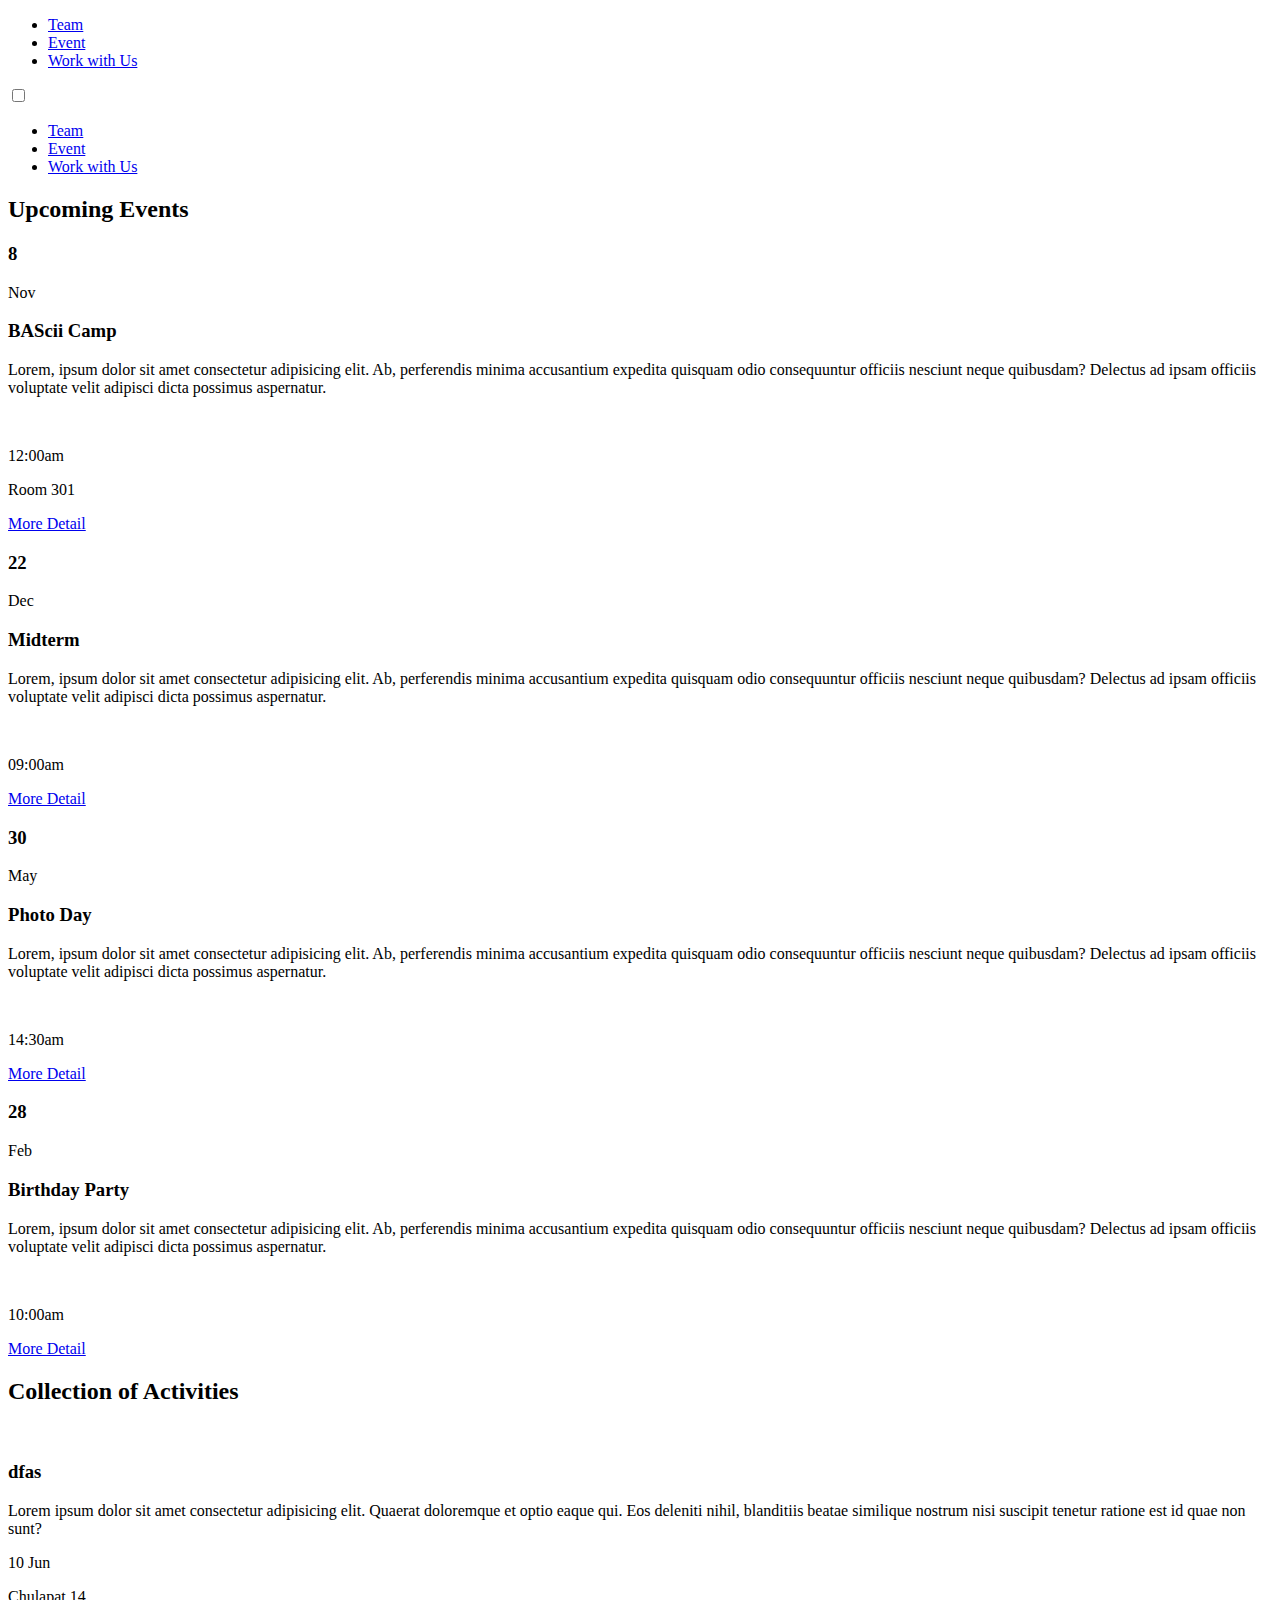
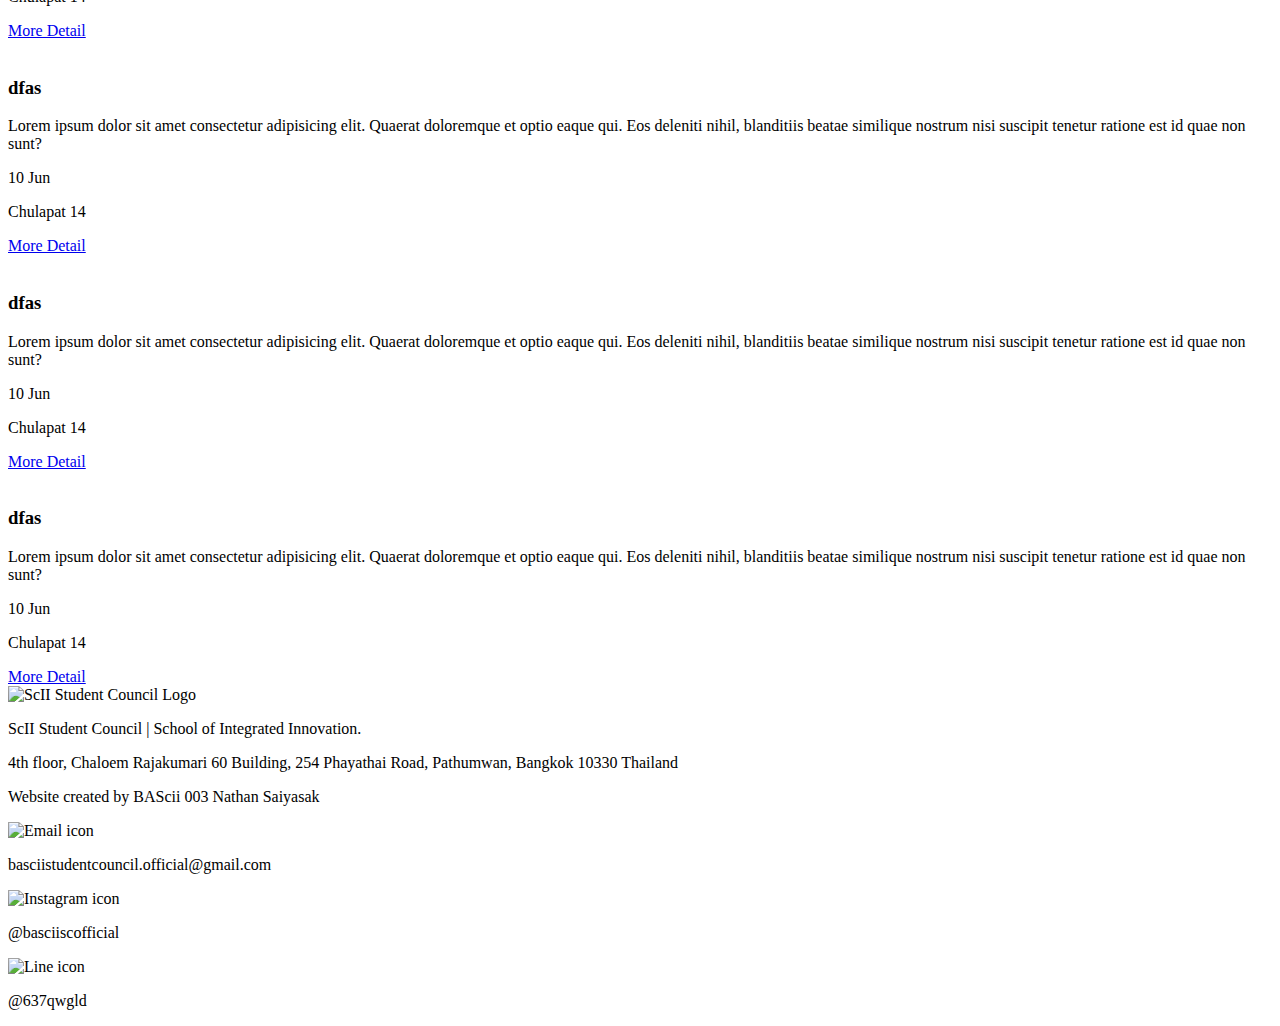
==== event.html @ 23aedea9 "version 5.0" ====
<!DOCTYPE html>
<html lang="en">
<head>
    <meta charset="UTF-8">
    <meta http-equiv="X-UA-Compatible" content="IE=edge">
    <meta name="viewport" content="width=device-width, initial-scale=1.0">
    <link rel="stylesheet" href="./resources/style.css">
    <title>ScII Student Council</title>
</head>
<body>
    <header>
        <nav>
            <div class="nav-container">
                <a href="./index.html">
                    <div class="nav-logo"></div>
                </a>
                <div class="nav-list">
                    <ul>
                        <li><a href="./team.html" class="nav-a">Team</a></li>
                        <li><a href="#event" class="nav-a">Event</a></li>
                        <li><a href="#" class="nav-a">Work with Us</a></li>
                    </ul>
                </div>
            </div>
        </nav>
        <div role="navigation" class="mobile-nav">
            <div class="mobile-nav-container">
                <div class="mobile-nav-logo">
                    <a href="./index.html"></a>
                </div>
                <div id="menuToggle">
                    <input type="checkbox" id="prevent"/>
                    <span></span>
                    <span></span>
                    <span></span>
                    <ul id="menu" class="scrollable">
                        <li><a href="./team.html" class="nav-b">Team</a></li>
                        <li><a href="#event" class="nav-b">Event</a></li>
                        <li><a href="#" class="nav-b">Work with Us</a></li>
                    </ul>
                </div>
            </div>
        </div>
    </header>
    <section class="event">
        <div class="event-container">
            <div class="upcoming-event-main">
                <div class="upcoming-event-main-container">
                    <h2 class="topic-title">Upcoming Events</h2>
        <!-- Event 1 -->
                    <div class="event-index">
                        <div class="event-left">
                            <div class="event-date">
                                <h3 class="date">8</h3>
                                <p class="month">Nov</p>
                            </div>
                        </div>
                        <div class="event-right">
                            <h3 class="event-title">BAScii Camp</h3>
                            <p class="event-des">Lorem, ipsum dolor sit amet consectetur adipisicing elit. Ab, perferendis minima accusantium expedita quisquam odio consequuntur officiis nesciunt neque quibusdam? Delectus ad ipsam officiis voluptate velit adipisci dicta possimus aspernatur.</p>
                            <div class="event-bottom">
                                <div class="event-timing">
                                    <img src="./resources/img/time.png" alt="">
                                    <p class="timing">12:00am</p>
                                </div>
                                <div class="event-location">
                                    <p class="location">Room 301</p>
                                </div>
                                <div class="event-link">
                                    <a href="#" class="detail-link">More Detail</a>
                                </div>
                            </div>
                        </div>
                    </div>
        <!-- Event 2 -->
                    <div class="event-index">
                        <div class="event-left">
                            <div class="event-date">
                                <h3 class="date">22</h3>
                                <p class="month">Dec</p>
                            </div>
                        </div>
                        <div class="event-right">
                            <h3 class="event-title">Midterm</h3>
                            <p class="event-des">Lorem, ipsum dolor sit amet consectetur adipisicing elit. Ab, perferendis minima accusantium expedita quisquam odio consequuntur officiis nesciunt neque quibusdam? Delectus ad ipsam officiis voluptate velit adipisci dicta possimus aspernatur.</p>
                            <div class="event-bottom">
                                <div class="event-timing">
                                    <img src="./resources/img/time.png" alt="">
                                    <p class="timing">09:00am</p>
                                </div>
                                <div class="event-link">
                                    <a href="#" class="detail-link">More Detail</a>
                                </div>
                            </div>
                        </div>
                    </div>
        <!-- Event 3 -->
                    <div class="event-index">
                        <div class="event-left">
                            <div class="event-date">
                                <h3 class="date">30</h3>
                                <p class="month">May</p>
                            </div>
                        </div>
                        <div class="event-right">
                            <h3 class="event-title">Photo Day</h3>
                            <p class="event-des">Lorem, ipsum dolor sit amet consectetur adipisicing elit. Ab, perferendis minima accusantium expedita quisquam odio consequuntur officiis nesciunt neque quibusdam? Delectus ad ipsam officiis voluptate velit adipisci dicta possimus aspernatur.</p>
                            <div class="event-bottom">
                                <div class="event-timing">
                                    <img src="./resources/img/time.png" alt="">
                                    <p class="timing">14:30am</p>
                                </div>
                                <div class="event-link">
                                    <a href="#" class="detail-link">More Detail</a>
                                </div>
                            </div>
                        </div>
                    </div>
        <!-- Event 4 -->
                    <div class="event-index">
                        <div class="event-left">
                            <div class="event-date">
                                <h3 class="date">28</h3>
                                <p class="month">Feb</p>
                            </div>
                        </div>
                        <div class="event-right">
                            <h3 class="event-title">Birthday Party</h3>
                            <p class="event-des">Lorem, ipsum dolor sit amet consectetur adipisicing elit. Ab, perferendis minima accusantium expedita quisquam odio consequuntur officiis nesciunt neque quibusdam? Delectus ad ipsam officiis voluptate velit adipisci dicta possimus aspernatur.</p>
                            <div class="event-bottom">
                                <div class="event-timing">
                                    <img src="./resources/img/time.png" alt="">
                                    <p class="timing">10:00am</p>
                                </div>
                                <div class="event-link">
                                    <a href="#" class="detail-link">More Detail</a>
                                </div>
                            </div>
                        </div>
                    </div>    
                </div>
            </div>
            <div class="collection-activities" id="activities-collection">
                <div class="collection-activities-container">
                    <h2 class="topic-title">Collection of Activities</h2>
                    <div class="ca-box fade-in">
                        <div class="ca-box-left">
                            <img src="./resources/img/background-train.png" alt="">
                        </div>
                        <div class="ca-box-right">
                            <div class="ca-box-right-top">
                                <h3 class="ca-title">dfas</h3>
                                <p class="ca-des">Lorem ipsum dolor sit amet consectetur adipisicing elit. Quaerat doloremque et optio eaque qui. Eos deleniti nihil, blanditiis beatae similique nostrum nisi suscipit tenetur ratione est id quae non sunt?</p>
                            </div>
                            <div class="ca-box-right-bottom">
                                <p>10 Jun</p>
                                <p>Chulapat 14</p>
                                <a href="#">More Detail</a>
                            </div>
                        </div>
                    </div>
                    <div class="ca-box fade-in">
                        <div class="ca-box-left">
                            <img src="./resources/img/background-train.png" alt="">
                        </div>
                        <div class="ca-box-right">
                            <div class="ca-box-right-top">
                                <h3 class="ca-title">dfas</h3>
                                <p class="ca-des">Lorem ipsum dolor sit amet consectetur adipisicing elit. Quaerat doloremque et optio eaque qui. Eos deleniti nihil, blanditiis beatae similique nostrum nisi suscipit tenetur ratione est id quae non sunt?</p>
                            </div>
                            <div class="ca-box-right-bottom">
                                <p>10 Jun</p>
                                <p>Chulapat 14</p>
                                <a href="#">More Detail</a>
                            </div>
                        </div>
                    </div>
                    <div class="ca-box fade-in">
                        <div class="ca-box-left">
                            <img src="./resources/img/background-train.png" alt="">
                        </div>
                        <div class="ca-box-right">
                            <div class="ca-box-right-top">
                                <h3 class="ca-title">dfas</h3>
                                <p class="ca-des">Lorem ipsum dolor sit amet consectetur adipisicing elit. Quaerat doloremque et optio eaque qui. Eos deleniti nihil, blanditiis beatae similique nostrum nisi suscipit tenetur ratione est id quae non sunt?</p>
                            </div>
                            <div class="ca-box-right-bottom">
                                <p>10 Jun</p>
                                <p>Chulapat 14</p>
                                <a href="#">More Detail</a>
                            </div>
                        </div>
                    </div>
                    <div class="ca-box fade-in">
                        <div class="ca-box-left">
                            <img src="./resources/img/background-train.png" alt="">
                        </div>
                        <div class="ca-box-right">
                            <div class="ca-box-right-top">
                                <h3 class="ca-title">dfas</h3>
                                <p class="ca-des">Lorem ipsum dolor sit amet consectetur adipisicing elit. Quaerat doloremque et optio eaque qui. Eos deleniti nihil, blanditiis beatae similique nostrum nisi suscipit tenetur ratione est id quae non sunt?</p>
                            </div>
                            <div class="ca-box-right-bottom">
                                <p>10 Jun</p>
                                <p>Chulapat 14</p>
                                <a href="#">More Detail</a>
                            </div>
                        </div>
                    </div>
                </div>
            </div>
        </div>
    </section>
    <footer class="fade-in">
        <div class="footer-container">
            <div class="left-footer-container">
                <img src="./resources/img/logo-nav.png" alt="ScII Student Council Logo">
                <p class="official-name">ScII Student Council | School of Integrated Innovation.</p>
                <p class="official-address">4th floor, Chaloem Rajakumari 60 Building, 254 Phayathai Road, Pathumwan, Bangkok 10330 Thailand</p>
                <p class="footer-credit">Website created by BAScii 003 Nathan Saiyasak</p>
            </div>
            <div class="right-footer-container">
                <div class="email-footer">
                    <div class="email-icon">
                        <img src="./resources/img/email-icon-black.png" alt="Email icon">
                    </div>
                    <p class="gmail">basciistudentcouncil.official@gmail.com</p>
                </div>
                <div class="social-link-footer">
                    <div class="footer-ig">
                        <img src="./resources/img/instagram-icon-black.png" alt="Instagram icon">
                        <p class="ig-account">@basciiscofficial</p>
                    </div>
                    <div class="footer-line">
                        <img src="./resources/img/line-icon.png" alt="Line icon">
                        <p class="line-account">@637qwgld</p>
                    </div>
                </div>
            </div>
        </div>
    </footer>
    <script src="https://code.jquery.com/jquery-3.6.3.min.js" integrity="sha256-pvPw+upLPUjgMXY0G+8O0xUf+/Im1MZjXxxgOcBQBXU=" crossorigin="anonymous"></script>
    <script src="./resources/js/script.js"></script>
</body>
</html>
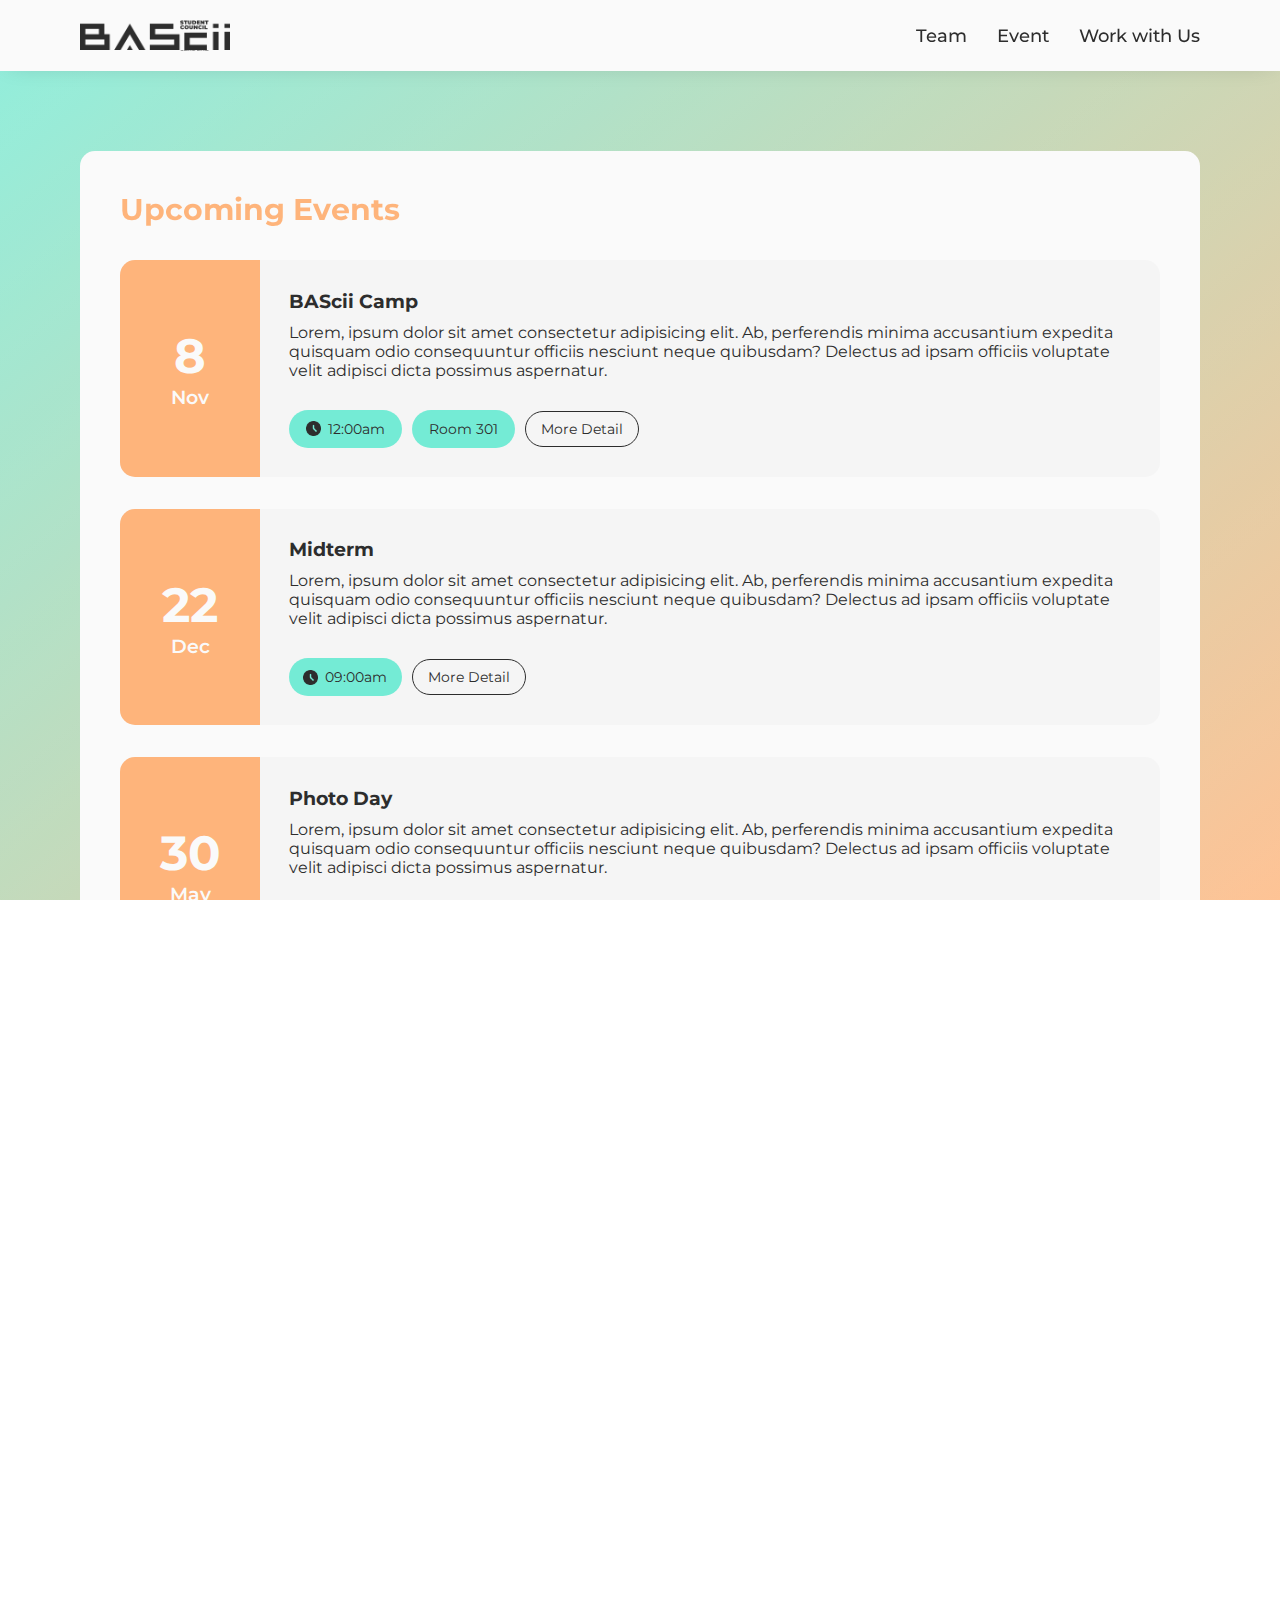
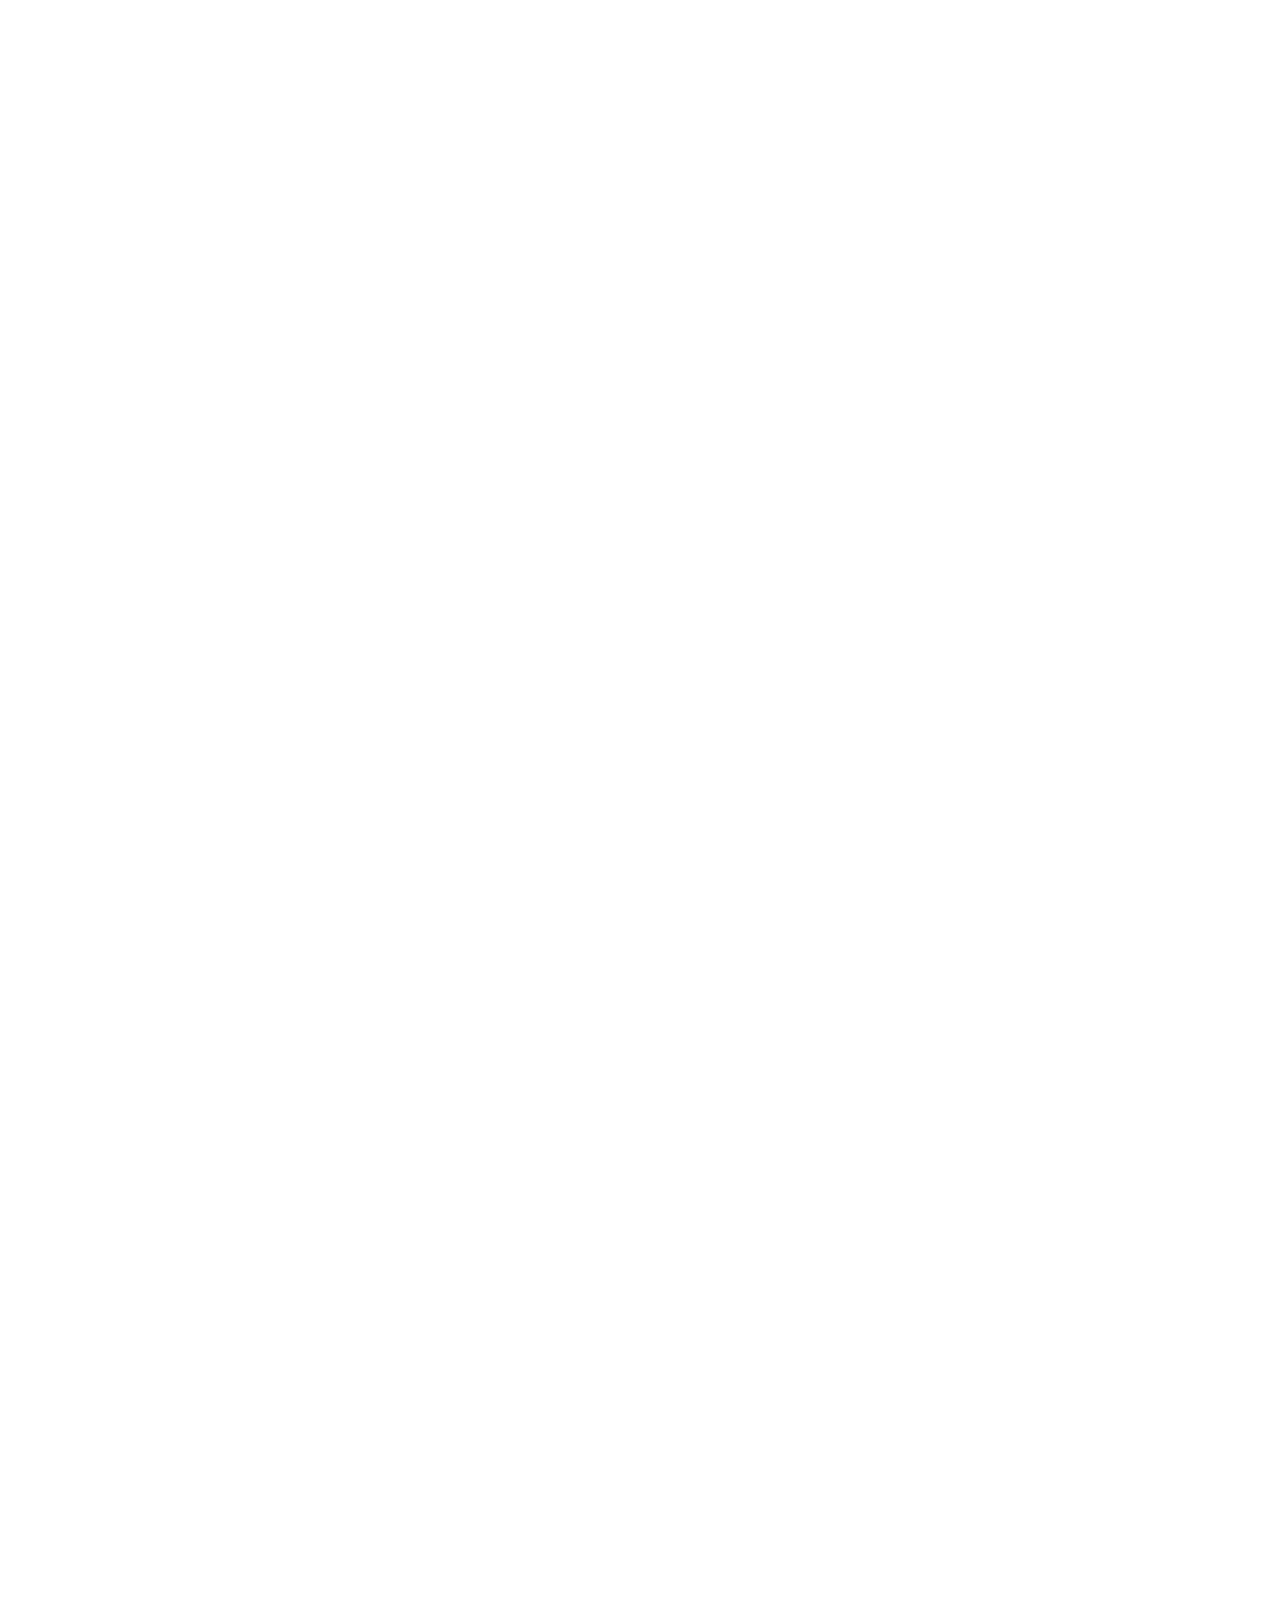
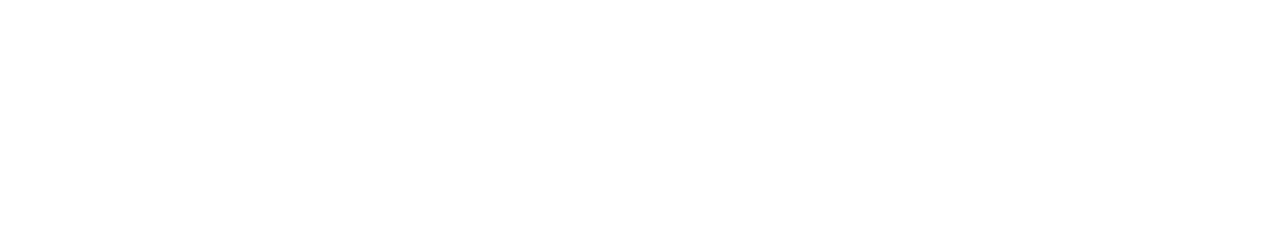
==== commit 0c62f496: "edit rout" ====
--- a/event.html
+++ b/event.html
@@ -4,7 +4,10 @@
     <meta charset="UTF-8">
     <meta http-equiv="X-UA-Compatible" content="IE=edge">
     <meta name="viewport" content="width=device-width, initial-scale=1.0">
-    <link rel="stylesheet" href="./resources/style.css">
+    <link rel="stylesheet" href="./resourse/style.css">
+    <link rel="preconnect" href="https://fonts.googleapis.com"> 
+    <link rel="preconnect" href="https://fonts.gstatic.com" crossorigin> 
+    <link href="https://fonts.googleapis.com/css2?family=Montserrat:ital,wght@0,100;0,200;0,300;0,400;0,500;0,600;0,700;0,800;0,900;1,100;1,200;1,300;1,400;1,500;1,600;1,700;1,800;1,900&display=swap" rel="stylesheet">
     <title>ScII Student Council</title>
 </head>
 <body>
@@ -60,7 +63,7 @@
                             <p class="event-des">Lorem, ipsum dolor sit amet consectetur adipisicing elit. Ab, perferendis minima accusantium expedita quisquam odio consequuntur officiis nesciunt neque quibusdam? Delectus ad ipsam officiis voluptate velit adipisci dicta possimus aspernatur.</p>
                             <div class="event-bottom">
                                 <div class="event-timing">
-                                    <img src="./resources/img/time.png" alt="">
+                                    <img src="./resourse/img/time.png" alt="">
                                     <p class="timing">12:00am</p>
                                 </div>
                                 <div class="event-location">
@@ -85,7 +88,7 @@
                             <p class="event-des">Lorem, ipsum dolor sit amet consectetur adipisicing elit. Ab, perferendis minima accusantium expedita quisquam odio consequuntur officiis nesciunt neque quibusdam? Delectus ad ipsam officiis voluptate velit adipisci dicta possimus aspernatur.</p>
                             <div class="event-bottom">
                                 <div class="event-timing">
-                                    <img src="./resources/img/time.png" alt="">
+                                    <img src="./resourse/img/time.png" alt="">
                                     <p class="timing">09:00am</p>
                                 </div>
                                 <div class="event-link">
@@ -107,7 +110,7 @@
                             <p class="event-des">Lorem, ipsum dolor sit amet consectetur adipisicing elit. Ab, perferendis minima accusantium expedita quisquam odio consequuntur officiis nesciunt neque quibusdam? Delectus ad ipsam officiis voluptate velit adipisci dicta possimus aspernatur.</p>
                             <div class="event-bottom">
                                 <div class="event-timing">
-                                    <img src="./resources/img/time.png" alt="">
+                                    <img src="./resourse/img/time.png" alt="">
                                     <p class="timing">14:30am</p>
                                 </div>
                                 <div class="event-link">
@@ -129,7 +132,7 @@
                             <p class="event-des">Lorem, ipsum dolor sit amet consectetur adipisicing elit. Ab, perferendis minima accusantium expedita quisquam odio consequuntur officiis nesciunt neque quibusdam? Delectus ad ipsam officiis voluptate velit adipisci dicta possimus aspernatur.</p>
                             <div class="event-bottom">
                                 <div class="event-timing">
-                                    <img src="./resources/img/time.png" alt="">
+                                    <img src="./resourse/img/time.png" alt="">
                                     <p class="timing">10:00am</p>
                                 </div>
                                 <div class="event-link">
@@ -145,55 +148,55 @@
                     <h2 class="topic-title">Collection of Activities</h2>
                     <div class="ca-box fade-in">
                         <div class="ca-box-left">
-                            <img src="./resources/img/background-train.png" alt="">
-                        </div>
-                        <div class="ca-box-right">
-                            <div class="ca-box-right-top">
-                                <h3 class="ca-title">dfas</h3>
-                                <p class="ca-des">Lorem ipsum dolor sit amet consectetur adipisicing elit. Quaerat doloremque et optio eaque qui. Eos deleniti nihil, blanditiis beatae similique nostrum nisi suscipit tenetur ratione est id quae non sunt?</p>
-                            </div>
-                            <div class="ca-box-right-bottom">
-                                <p>10 Jun</p>
-                                <p>Chulapat 14</p>
-                                <a href="#">More Detail</a>
-                            </div>
-                        </div>
-                    </div>
-                    <div class="ca-box fade-in">
-                        <div class="ca-box-left">
-                            <img src="./resources/img/background-train.png" alt="">
-                        </div>
-                        <div class="ca-box-right">
-                            <div class="ca-box-right-top">
-                                <h3 class="ca-title">dfas</h3>
-                                <p class="ca-des">Lorem ipsum dolor sit amet consectetur adipisicing elit. Quaerat doloremque et optio eaque qui. Eos deleniti nihil, blanditiis beatae similique nostrum nisi suscipit tenetur ratione est id quae non sunt?</p>
-                            </div>
-                            <div class="ca-box-right-bottom">
-                                <p>10 Jun</p>
-                                <p>Chulapat 14</p>
-                                <a href="#">More Detail</a>
-                            </div>
-                        </div>
-                    </div>
-                    <div class="ca-box fade-in">
-                        <div class="ca-box-left">
-                            <img src="./resources/img/background-train.png" alt="">
-                        </div>
-                        <div class="ca-box-right">
-                            <div class="ca-box-right-top">
-                                <h3 class="ca-title">dfas</h3>
-                                <p class="ca-des">Lorem ipsum dolor sit amet consectetur adipisicing elit. Quaerat doloremque et optio eaque qui. Eos deleniti nihil, blanditiis beatae similique nostrum nisi suscipit tenetur ratione est id quae non sunt?</p>
-                            </div>
-                            <div class="ca-box-right-bottom">
-                                <p>10 Jun</p>
-                                <p>Chulapat 14</p>
-                                <a href="#">More Detail</a>
-                            </div>
-                        </div>
-                    </div>
-                    <div class="ca-box fade-in">
-                        <div class="ca-box-left">
-                            <img src="./resources/img/background-train.png" alt="">
+                            <img src="./resourse/img/background-train.png" alt="">
+                        </div>
+                        <div class="ca-box-right">
+                            <div class="ca-box-right-top">
+                                <h3 class="ca-title">dfas</h3>
+                                <p class="ca-des">Lorem ipsum dolor sit amet consectetur adipisicing elit. Quaerat doloremque et optio eaque qui. Eos deleniti nihil, blanditiis beatae similique nostrum nisi suscipit tenetur ratione est id quae non sunt?</p>
+                            </div>
+                            <div class="ca-box-right-bottom">
+                                <p>10 Jun</p>
+                                <p>Chulapat 14</p>
+                                <a href="#">More Detail</a>
+                            </div>
+                        </div>
+                    </div>
+                    <div class="ca-box fade-in">
+                        <div class="ca-box-left">
+                            <img src="./resourse/img/background-train.png" alt="">
+                        </div>
+                        <div class="ca-box-right">
+                            <div class="ca-box-right-top">
+                                <h3 class="ca-title">dfas</h3>
+                                <p class="ca-des">Lorem ipsum dolor sit amet consectetur adipisicing elit. Quaerat doloremque et optio eaque qui. Eos deleniti nihil, blanditiis beatae similique nostrum nisi suscipit tenetur ratione est id quae non sunt?</p>
+                            </div>
+                            <div class="ca-box-right-bottom">
+                                <p>10 Jun</p>
+                                <p>Chulapat 14</p>
+                                <a href="#">More Detail</a>
+                            </div>
+                        </div>
+                    </div>
+                    <div class="ca-box fade-in">
+                        <div class="ca-box-left">
+                            <img src="./resourse/img/background-train.png" alt="">
+                        </div>
+                        <div class="ca-box-right">
+                            <div class="ca-box-right-top">
+                                <h3 class="ca-title">dfas</h3>
+                                <p class="ca-des">Lorem ipsum dolor sit amet consectetur adipisicing elit. Quaerat doloremque et optio eaque qui. Eos deleniti nihil, blanditiis beatae similique nostrum nisi suscipit tenetur ratione est id quae non sunt?</p>
+                            </div>
+                            <div class="ca-box-right-bottom">
+                                <p>10 Jun</p>
+                                <p>Chulapat 14</p>
+                                <a href="#">More Detail</a>
+                            </div>
+                        </div>
+                    </div>
+                    <div class="ca-box fade-in">
+                        <div class="ca-box-left">
+                            <img src="./resourse/img/background-train.png" alt="">
                         </div>
                         <div class="ca-box-right">
                             <div class="ca-box-right-top">
@@ -214,7 +217,7 @@
     <footer class="fade-in">
         <div class="footer-container">
             <div class="left-footer-container">
-                <img src="./resources/img/logo-nav.png" alt="ScII Student Council Logo">
+                <img src="./resourse/img/logo-nav.png" alt="ScII Student Council Logo">
                 <p class="official-name">ScII Student Council | School of Integrated Innovation.</p>
                 <p class="official-address">4th floor, Chaloem Rajakumari 60 Building, 254 Phayathai Road, Pathumwan, Bangkok 10330 Thailand</p>
                 <p class="footer-credit">Website created by BAScii 003 Nathan Saiyasak</p>
@@ -222,17 +225,17 @@
             <div class="right-footer-container">
                 <div class="email-footer">
                     <div class="email-icon">
-                        <img src="./resources/img/email-icon-black.png" alt="Email icon">
+                        <img src="./resourse/img/email-icon-black.png" alt="Email icon">
                     </div>
                     <p class="gmail">basciistudentcouncil.official@gmail.com</p>
                 </div>
                 <div class="social-link-footer">
                     <div class="footer-ig">
-                        <img src="./resources/img/instagram-icon-black.png" alt="Instagram icon">
+                        <img src="./resourse/img/instagram-icon-black.png" alt="Instagram icon">
                         <p class="ig-account">@basciiscofficial</p>
                     </div>
                     <div class="footer-line">
-                        <img src="./resources/img/line-icon.png" alt="Line icon">
+                        <img src="./resourse/img/line-icon.png" alt="Line icon">
                         <p class="line-account">@637qwgld</p>
                     </div>
                 </div>
@@ -240,6 +243,6 @@
         </div>
     </footer>
     <script src="https://code.jquery.com/jquery-3.6.3.min.js" integrity="sha256-pvPw+upLPUjgMXY0G+8O0xUf+/Im1MZjXxxgOcBQBXU=" crossorigin="anonymous"></script>
-    <script src="./resources/js/script.js"></script>
+    <script src="./resourse/js/script.js"></script>
 </body>
 </html>--- a/resourse/style.css
+++ b/resourse/style.css
@@ -0,0 +1,1088 @@
+/* -------- Basic Set-up -------- */
+
+* {
+    padding: 0;
+    margin: 0;
+    box-sizing: border-box;
+}
+
+
+html,
+body {
+    scroll-behavior: smooth;
+    padding: 0;
+    margin: 0;
+    width: 100%;
+    height: 100%;
+    overflow-x: hidden;
+    animation: initial-opacity 1s ease;
+}
+
+body {
+    font-family: Montserrat, Arial, Helvetica;
+    color: #2D2D2D;
+    background: linear-gradient(0deg, rgba(255, 255, 255, 0.2), rgba(255, 255, 255, 0.2)), linear-gradient(140.57deg, #74EBD5 0%, #FEB47B 100.01%);
+}
+
+.hero,
+.section-break,
+.who-are-we,
+.list-box,
+.upcoming-event,
+footer,
+.team,
+.event {
+    position: relative;
+    top: 71px;
+}
+
+/* -------- Nav Set-up -------- */
+
+nav {
+    position: fixed;
+    top: 0;
+    left: 0;
+    width: 100%;
+    z-index: 99;
+}
+
+.nav-container {
+    display: flex;
+    justify-content: space-between;
+    align-items: center;
+    background-color: #fafafa;
+    padding: 20px 80px;
+    box-shadow: 0px 0px 25px -10px rgba(0, 0, 0, 0.25);
+}
+
+.nav-logo {
+    background: url("./img/logo-nav-black.png");
+    width: 150px;
+    height: 31px;
+    background-size: contain;
+    margin-right: 20px;
+}
+
+.nav-list > ul{
+    position: relative;
+    display: flex;
+    align-items: center;
+    gap: 30px;
+    list-style: none;
+    animation: initial-opacity 2s ease;
+}
+
+.nav-a {
+    position: relative;
+    text-decoration: none;
+    font-size: 1.125rem;
+    font-weight: 500;
+    color: #2d2d2d;
+}
+
+.nav-a::before {
+    content: " ";
+    position: absolute;
+    width: 0;
+    height: 2px;
+    background-color: #ff7e5f;
+    left: 0;
+    bottom: 0;
+    transform-origin: left;
+}
+
+.nav-a:hover::before {
+    width: 100%;
+    transition: 0.4s ease-out;
+}
+
+/* -------- Nav Mobile -------- */
+
+.mobile-nav {
+    background-color: #fafafa;
+    height: 65px;
+    display: none;
+}
+
+.mobile-nav-container {
+    position: relative;
+}
+
+.mobile-nav-logo {
+    display: flex;
+    justify-content: center;
+    align-items: center;
+    background: url('./img/logo-main-horizontal.png');
+    background-size: cover;
+    position: absolute;
+    right: 25px;
+    top: 18px;
+    width: 120px;
+    height: 30.5px;
+}
+
+.mobile-nav-logo > a {
+    width: 120px;
+    height: 32px;
+}
+  
+#menuToggle {
+    display: flex;
+    flex-direction: column;
+    position: relative;
+    top: 25px;
+    left: 25px;
+    z-index: 1;
+    -webkit-user-select: none;
+    user-select: none;
+}
+  
+#menuToggle input {
+    display: flex;
+    width: 40px;
+    height: 32px;
+    position: absolute;
+    cursor: pointer;
+    opacity: 0;
+    z-index: 2;
+}
+  
+#menuToggle span {
+    display: flex;
+    width: 29px;
+    height: 2px;
+    margin-bottom: 5px;
+    position: relative;
+    background: #2d2d2d;
+    border-radius: 3px;
+    z-index: 1;
+    transform-origin: 5px 0px;
+    transition: transform 0.5s cubic-bezier(0.77,0.2,0.05,1.0),
+                background 0.5s cubic-bezier(0.77,0.2,0.05,1.0),
+                opacity 0.55s ease;
+}
+  
+#menuToggle span:first-child {
+    transform-origin: 0% 0%;
+}
+  
+#menuToggle span:nth-last-child(2) {
+    transform-origin: 0% 100%;
+}
+  
+#menuToggle input:checked ~ span {
+    opacity: 1;
+    transform: rotate(45deg) translate(-3px, -1px);
+    background: #2d2d2d;
+}
+#menuToggle input:checked ~ span:nth-last-child(3) {
+    opacity: 0;
+    transform: rotate(0deg) scale(0.2, 0.2);
+}
+  
+#menuToggle input:checked ~ span:nth-last-child(2) {
+    transform: rotate(-45deg) translate(0, -1px);
+}
+
+
+#menu {
+    position: absolute;
+    width: 485px;
+    height: 1000px;
+    margin: -50px 0 0 -50px;
+    padding-top: 88px;
+    background-color: #fafafa;
+    box-shadow: 0 0 10px #85888C;
+    -webkit-font-smoothing: antialiased;
+    transform-origin: 0% 0%;
+    transform: translate(-100%, 0);
+    transition: transform 0.8s ease-in-out;
+}
+
+#menuToggle input:checked ~ ul {
+    transform: none;
+}
+  
+#menu li {
+    list-style: none;
+    padding: 20px 50px;
+    transition-delay: 2s;
+    border-bottom: 3px solid #eeeeee;
+}
+
+.nav-b {
+    position: relative;
+    text-decoration: none;
+    font-size: 1.563rem;
+    font-weight: 800;
+    color: #2d2d2d;
+}
+
+
+/* -------- Hero Set-up-------- */
+
+.hero {
+    z-index: 98;
+    padding: 40px 40px 40px;
+    animation: initial-opacity 2s ease;
+}
+
+.hero-container {
+    display: flex;
+    flex-direction: column;
+    justify-content: space-between;
+    align-items: center;
+    gap: 40px;
+    background: url('./img/background-train.png');
+    background-size: 100%;
+    border-radius: 20px;
+    padding: 5.73vw;
+}
+
+.btn {
+    display: flex;
+    width: 100%;
+    justify-content: center;
+}
+
+.button{
+    font-size: 0.75rem;
+    text-decoration: none;
+    border: 1px solid #fff;
+    border-radius: 15px;
+    padding: 8px 12px;
+    color: #fafafa;
+    text-align: center;
+}
+
+.button:hover {
+    color: #2d2d2d;
+    background-color: #fafafa;
+    font-weight: 500;
+    transition-duration: 0.2s;
+}
+
+.greeting {
+    display: flex;
+    justify-content: center;
+    text-align: center;
+    margin-bottom: 40px;
+}
+
+.greeting > h1 {
+    position: relative;
+    display: inline;
+    font-size: 16vmin;
+    color: #fafafa;
+    
+
+/* color animation */
+/*
+    background-image: linear-gradient(-225deg, #74EBD5 0%, #ACB6E5 29%, #FF7E5F 67%, #FEB47B 100%);
+    background-size: auto auto;
+    background-clip: border-box;
+    background-size: 200% auto;
+    color: #fff;
+    background-clip: text;
+    -webkit-text-fill-color: transparent;
+    -webkit-background-clip: text;
+    -webkit-text-fill-color: transparent;
+    animation-name: textclip;
+    animation-duration: 3s;
+    animation-direction: alternate;
+    animation-iteration-count: infinite;
+*/
+}
+
+/* -------- Who Are We Set-up -------- */
+
+.who-are-we {
+    padding: 10px 40px 0;
+}
+
+.who-are-we-container {
+    padding: 50px;
+    background-color: #fafafa;
+    border-radius: 15px;
+}
+
+
+.who-are-we-container > p {
+    margin-top: 15px;
+    font-size: 1rem;
+    line-height: 150%;
+    font-weight: 500;
+    color: #2d2d2d;
+    animation: initial-slideUp 1s ease;
+}
+
+/* -------- List Box Set-up -------- */
+
+.list-box-container {
+    padding: 20px 40px 10px;
+    display: flex;
+    gap: 20px;
+}
+
+.list-box-left,
+.list-box-right {
+    display: flex;
+    flex-direction: column;
+    justify-content: center;
+    gap: 50px;
+    padding: 60px;
+    background-color: #fafafa;
+    border-radius: 15px;
+    min-height: 350px;
+    width: 100%;
+}
+
+.list-box-left > p,
+.list-box-right > p {
+    color: #2d2d2d;
+    font-size: 1.75rem;
+    font-weight: 700;
+}
+
+.list-box-explore > a {
+    position: relative;
+    z-index: 51;
+    text-decoration: none;
+    font-size: 1.125rem;
+    font-weight: 500;
+    color: #2d2d2d;
+    padding: 10px 30px;
+    background-color: #fafafa;
+    border: 1.5px solid #2d2d2d;
+    border-radius: 15px;
+}
+
+.list-box-explore > a:hover {
+    background-color: #f0f0f0;
+}
+
+.list-box-explore > a::before {
+    opacity: 0;
+    z-index: -1;
+    content: " ";
+    position: absolute;
+    top: 0;
+    left: 0;
+    width: 100%;
+    height: 100%;
+    border: 1.5px solid #2d2d2d;
+    border-radius: 15px;
+    background: linear-gradient(0deg, rgba(255, 255, 255, 0.2), rgba(255, 255, 255, 0.2)), linear-gradient(140.57deg, #74EBD5 0%, #FEB47B 100.01%);;
+}
+
+.list-box-explore > a:hover::before {
+    opacity: 1;
+    transform: translate(5%, 10%);
+    transition: all 0.25s ease;
+}
+
+/* -------- Upcoming Event Set-up -------- */
+
+.upcoming-event {
+    padding: 40px;
+    background-color: #fafafa;
+}
+
+.upcoming-event-container > h2 {
+    font-size: 2rem;
+    margin-bottom: 20px;
+    color: #2d2d2d;
+}
+
+.event-index {
+    background-color: #f5f5f5;
+    display: flex;
+    border-radius: 15px;
+    margin: 32px 0;
+    animation: initial-slideUp-2 1s ease-out;
+}
+
+.event-index:hover {
+    transition: 0.5s ease;
+    background-color: #fafafa;
+    transform: scale(1.01);
+    box-shadow: 0px 0px 15px -5px rgba(0, 0, 0, 0.25);
+}
+
+.event-index > .event-left {
+    background-color: #FEB47B;
+    min-width: 140px;
+    display: flex;
+    align-items: center;
+    justify-content: center;
+    color: #FAFAFA;
+    text-align: center;
+    font-weight: 700;
+    border-radius: 15px 0 0 15px;
+}
+
+.event-left > .event-date > .date {
+    font-size: 3rem;
+}
+
+.event-left > .event-date > .month {
+    font-size: 1.2rem;
+    font-weight: 600;
+}
+
+.event-index > .event-right {
+    display: flex;
+    flex-direction: column;
+    justify-content: center;
+    padding: 1.8rem;
+}
+
+.event-index > .event-right > .event-title {
+    font-size: 1.2rem;
+    margin-bottom: 10px;
+}
+
+.event-bottom {
+    font-size: .875rem;
+    display: flex;
+    align-items: center;
+    gap: 10px;
+    margin-top: 30px;
+}
+
+.event-timing {
+    display: flex;
+    align-items: center;
+    justify-content: center;
+    background-color: #74EBD5;
+    width: 113px;
+    padding: 10px;
+    border-radius: 20px;
+}
+
+.event-timing > img {
+    margin-right: 7px;
+    width: 15px;
+    height: 15px;
+}
+
+.location {
+    display: flex;
+    justify-content: center;
+    align-items: center;
+    padding: 10px 17px;
+    border-radius: 20px;
+    text-decoration: none;
+    background-color: #74EBD5;
+}
+
+
+.detail-link {
+    display: flex;
+    justify-content: center;
+    align-items: center;
+    padding: 8px 15px;
+    border: 1.5px solid #2d2d2d;
+    border-radius: 20px;
+    font-weight: 400;
+    text-decoration: none;
+    color: #2d2d2d;
+}
+
+.detail-link:hover {
+    background-color: #2d2d2d;
+    color: #fafafa;
+    cursor: url('./img/instagram-icon.svg'), auto;
+    transition-duration: 0.2s;
+}
+
+/* -------- Footer Set-up -------- */
+
+footer {
+    padding: 80px 60px;
+    background-color: #2D2D2D;
+}
+
+.footer-container {
+    display: flex;
+    justify-content: space-between;
+    align-items: center;
+    gap: 20px;
+    color: #fafafa;
+}
+
+.left-footer-container {
+    display: flex;
+    flex-direction: column;
+}
+
+.left-footer-container > img {
+    width: 136px;
+    margin-bottom: 30px;
+}
+
+.left-footer-container > .official-name {
+    font-size: 1.3rem;
+    font-weight: 600;
+}
+
+.left-footer-container > .official-address {
+    font-size: 1rem;
+    font-weight: 500;
+    line-height: 150%;
+    margin-top: 6px;
+    width: 90%;
+}
+
+.footer-credit {
+    font-size: 0.9rem;
+    font-weight: 600;
+    margin-top: 20px;
+    font-style: italic;
+}
+
+.right-footer-container {
+    display: flex;
+    gap: 10px;
+    align-items: flex-end;
+    flex-direction: column;
+    margin: 1vw 5vw 1vw 0.8vw;
+
+}
+
+.email-footer {
+    display: flex;
+    justify-content: center;
+    align-items: center;
+    gap: 10px;
+    background-color: #fafafa;
+    color: #2d2d2d;
+    padding: 10px 15px;
+    border-radius: 15px;
+}
+
+.email-footer > .email-icon > img {
+    width: 25px;
+}
+
+.email-footer > p {
+    font-size: 13.9px;
+    font-weight: 700;
+}
+
+.social-link-footer {
+    display: flex;
+    gap: 10px;
+}
+
+.footer-ig {
+    display: flex;
+    gap: 10px;
+    justify-content: center;
+    align-items: center;
+    background-color: #fafafa;
+    padding: 10px 15px;
+    border-radius: 15px;
+    color: #2d2d2d;
+}
+
+.footer-ig > img {
+    width: 25px;
+}
+
+.footer-ig > .ig-account,
+.footer-line > .line-account {
+    font-size: 14px;
+    font-weight: 700;
+}
+
+
+.footer-line {
+    display: flex;
+    gap: 10px;
+    justify-content: center;
+    align-items: center;
+    background-color: #fafafa;
+    padding: 10px 20px;
+    border-radius: 15px;
+    color: #2d2d2d;
+}
+
+.footer-line > img {
+    width: 27px;
+}
+
+
+/* --------------------------------------------------------------- */
+/* ----------- Team Page -------------- */
+
+/* ----------- Team Set-up -------------- */
+.team {
+    z-index: 96;
+}
+
+.team-container {
+    display: flex;
+    flex-direction: column;
+    justify-content: center;
+    align-items: center;
+    padding: 40px;
+}
+
+.dept-boxes-container {
+    width: 100%;
+    display: flex;
+    flex-direction: column;
+    justify-content: flex-start;
+    align-items: center;
+}
+
+.dept-boxes-container > h1 {
+    font-size: 3rem;
+    color: #2d2d2d;
+    margin-bottom: 50px;
+}
+
+.boxes-container {
+    position: relative;
+    display: flex;
+    flex-direction: column;
+    background-color: #FAFAFA50;
+    padding: 40px;
+    border-radius: 15px;
+}
+
+/*  Area Adjustment  */
+
+.president-area {
+    margin: 0 auto 25px;
+    animation: initial-slideUp 0.75s ease-out;
+}
+
+.the-rest-dept-area {
+    display: grid;
+    gap: 25px;
+    grid-template-columns: repeat(4, 1fr);
+    animation: initial-slideUp 0.75s ease-out;
+}
+
+/*  z-index Adjustment  */
+
+.card-1 {
+    z-index: 85;
+}
+
+.card-2 {
+    z-index: 84;
+}
+.card-3 {
+    z-index: 83;
+}
+.card-4 {
+    z-index: 82;
+}
+.card-5 {
+    z-index: 81;
+}
+
+.card-6 {
+    z-index: 80;
+}
+
+.card-7 {
+    z-index: 79;
+}
+
+.card-8 {
+    z-index: 78;
+}
+
+.card-9 {
+    z-index: 77;
+}
+
+.card-10 {
+    z-index: 76;
+}
+
+.card-11 {
+    z-index: 75;
+}
+
+.card-12 {
+    z-index: 74;
+}
+
+.card-13 {
+    z-index: 73;
+}
+
+.card-14 {
+    z-index: 72;
+}
+
+/*  ---  */
+
+.card-container {
+    position: relative;
+    width: 100%;
+    height: 285px;
+    min-width: 250px;
+    max-width: 300px;
+}
+
+.card {
+    width: 100%;
+    height: 100%;
+}
+
+.card-profile-1 {
+    position: relative;
+    background: url('./img/ohm-profile.jpg');
+    background-size: cover;
+    background-position: center;
+    border-radius: 15px 15px 0 0;
+    z-index: 95;
+    width: 100%;
+    height: 200px;
+
+}
+
+.card > .content {
+    height: 85px;
+    border-radius: 0 0 15px 15px;
+    display: flex;
+    justify-content: flex-start;
+    justify-items: center;
+    flex-direction: column;
+    color: #2d2d2d;
+    z-index: 97;
+    overflow: hidden;
+    transition: 750ms ease;
+}
+
+.card > .content > .visible {
+    padding: 15px;
+    background-color: #fafafa;
+    position: relative;
+    z-index: 97;
+    border-radius: 0 0 15px 15px;
+    transition: 750ms ease;
+}
+
+.card > .content > .visible > h3 {
+    font-size: 17px;
+    text-align: center;
+    margin-bottom: 5px;
+}
+
+.card > .content > .visible > .dept-title {
+    font-size: 18px;
+    text-align: center;
+    font-weight: 500;
+}
+
+.card > .content > .hidden {
+    padding: 5px 20px 20px;
+    background-color: #f0f0f0;
+    border-radius: 0 0 15px 15px;
+    transform: translateY(-100%);
+    transition: 750ms ease;
+    position: relative;
+    z-index: 96;
+
+}
+
+.card > .content:hover {
+    height: 353px;
+}
+
+.card > .content:hover > .visible {
+    border-radius: 0;
+}
+
+.card > .content:hover > .hidden {
+    transform: translateY(0);
+}
+
+.hidden > p {
+    overflow-wrap: break-word;
+    font-size: 0.9rem;
+    font-weight: 500;
+    margin-bottom: 5px;
+}
+
+.bold {
+    font-weight: 700;
+}
+
+/*  Special Adjustment  */
+
+.card-4 > .card > .content > .visible > h3 {
+    font-size: 16px;
+}
+
+.card-8 > .card > .content > .visible > h3 {
+    font-size: 15.5px;
+}
+
+.card-10 > .card > .content > .visible > h3 {
+    font-size: 15px;
+}
+
+.card-12 > .card > .content > .visible > h3 {
+    font-size: 15px;
+}
+
+.card-13 > .card > .content > .visible > h3 {
+    font-size: 15px;
+}
+
+.card-14 > .card > .content > .visible > h3 {
+    font-size: 14px;
+}
+
+.card-8 > .card > .content > .visible > .dept-title {
+    font-size: 16px;
+}
+
+.card-10 > .card > .content > .visible > .dept-title {
+    font-size: 16px;
+}
+
+.card-9 > .card > .content > .visible > .dept-title {
+    font-size: 14px;
+    font-weight: 600;
+}
+
+.card-11 > .card > .content > .visible > .dept-title {
+    font-size: 14px;
+    font-weight: 600;
+}
+
+/* --------------------------------------------------------------- */
+/* ----------- Event Page -------------- */
+
+.event {
+    padding: 80px;
+}
+
+.upcoming-event-main-container {
+    background-color: #fafafa;
+    padding: 40px;
+    border-radius: 15px;
+    margin-bottom: 30px;
+    animation: initial-slideUp-2 1s ease;
+}
+
+.collection-activities-container {
+    background-color: #fafafa;
+    padding: 40px;
+    border-radius: 15px;
+}
+
+.ca-box {
+    background-color: #f0f0f0;
+    border-radius: 15px;
+    display: flex;
+    gap: 10px;
+    margin: 32px 0;
+}
+
+.ca-box-left {
+    padding: 20px 10px 20px 20px;
+}
+
+.ca-box-left > img {
+    border-radius: 15px;
+    width: 100%;
+    height: 100%;
+}
+
+.ca-box-right {
+    display: flex;
+    flex-direction: column;
+    justify-content: space-between;
+    padding: 40px 30px 40px 10px;
+}
+
+.ca-box-right-top {
+    display: flex;
+    flex-direction: column;
+    gap: 10px;
+}
+
+.ca-box-right-bottom {
+    display: flex;
+    gap: 10px;
+}
+
+.ca-box-right-bottom > p,
+.ca-box-right-bottom > a {
+    text-decoration: none;
+    color: #2d2d2d;
+    font-weight: 500;
+    font-size: 0.75rem;
+    padding: 8px 25px;
+    border: 1px solid #FEB47B;
+    border-radius: 15px;
+}
+
+.ca-box-right-bottom > a:hover {
+    background-color: #FEB47B;
+    color: #fafafa;
+    transition: 0.2s ease;
+}
+
+
+/* -------- Special Set-up -------- */
+
+/* Topic Title */
+.topic-title {
+    position: relative;
+    display: inline;
+    font-size: 1.875rem;
+    color: #2d2d2d;
+    font-weight: 700;
+
+    background-image: linear-gradient(-225deg, #FEB47B 100%, #ACB6E5 29%, #FF7E5F 67%,  #74EBD5 0%);
+    background-size: auto auto;
+    background-clip: border-box;
+    background-size: 100% auto;
+    color: #fff;
+    background-clip: text;
+    -webkit-text-fill-color: transparent;
+    -webkit-background-clip: text;
+    -webkit-text-fill-color: transparent;
+    animation-name: textclip;
+    animation-duration: 1s;
+    animation-direction: alternate;
+    animation-iteration-count: infinite;
+
+    animation: initial-slideUp 1s ease;
+}
+
+/* Line Break */
+.section-break-container-1 {
+    padding: 10px 0;
+    display: flex;
+    gap: 7px;
+    animation: initial-slideRight 2s ease-in;
+}
+
+.section-break-container-2 {
+    padding: 10px 0px 30px;
+    display: flex;
+    justify-content: flex-end;
+    gap: 7px;
+}
+
+.section-break-line-1 {
+    width: 40px;
+    height: 8px;
+    background-color: #fafafa80;
+    border-radius: 15px;
+}
+
+.section-break-line-2 {
+    width: 90px;
+    height: 8px;
+    background-color: #fafafa80;
+    border-radius: 15px;
+}
+
+.section-break-line-3 {
+    width: 300px;
+    height: 8px;
+    background-color: #fafafa80;
+    border-radius: 15px;
+}
+
+/* Cloud */
+.cloud-bg {
+    position: relative;
+    float: right;
+    right: 200px;
+    top: -30px;
+    width: 80px;
+}
+
+.cloud {
+	width: 200px; height: 50px;
+	background: rgba(235, 245, 239, 1);
+	border-radius: 100px;
+	position: absolute;
+    z-index: 95;
+	margin: 120px auto 20px;
+    
+    animation: initial-opacity 2s ease-in;
+}
+
+.cloud:after, .cloud:before {
+	content: '';
+	position: absolute;
+	background: rgba(235, 245, 239, 1);
+	z-index: -1
+}
+
+.cloud:after {
+	width: 70px; height: 70px;
+	top: -30px; left: 30px;
+	border-radius: 100px;
+}
+
+.cloud:before {
+	width: 100px; height: 100px;
+	top: -50px; right: 30px;
+	border-radius: 200px;
+}
+
+/* -------- Animation Set-up -------- */
+
+@keyframes initial-opacity {
+    0% {
+        opacity: 0;
+    }
+    100% {
+        opacity: 100%;
+    }
+}
+
+@keyframes initial-slideUp {
+    0% {
+        transform: translateY(20%);
+    }
+    100% {
+        transform: translateY(0);
+    }
+}
+
+@keyframes initial-slideUp-2 {
+    0% {
+        transform: translateY(10%);
+    }
+    100% {
+        transform: translateY(0);
+    }
+}
+
+@keyframes initial-slideRight {
+    0% {
+        width: 0%;
+    }
+    100% {
+        width: 100%;
+    }
+}
+
+.fade-in {
+    opacity: 0;
+    transition: all 0.5s ease-in-out;
+    transform: translateY(20%);
+
+}
+
+.fade-in.appear {
+    opacity: 1;
+    transform: translateY(0);
+}
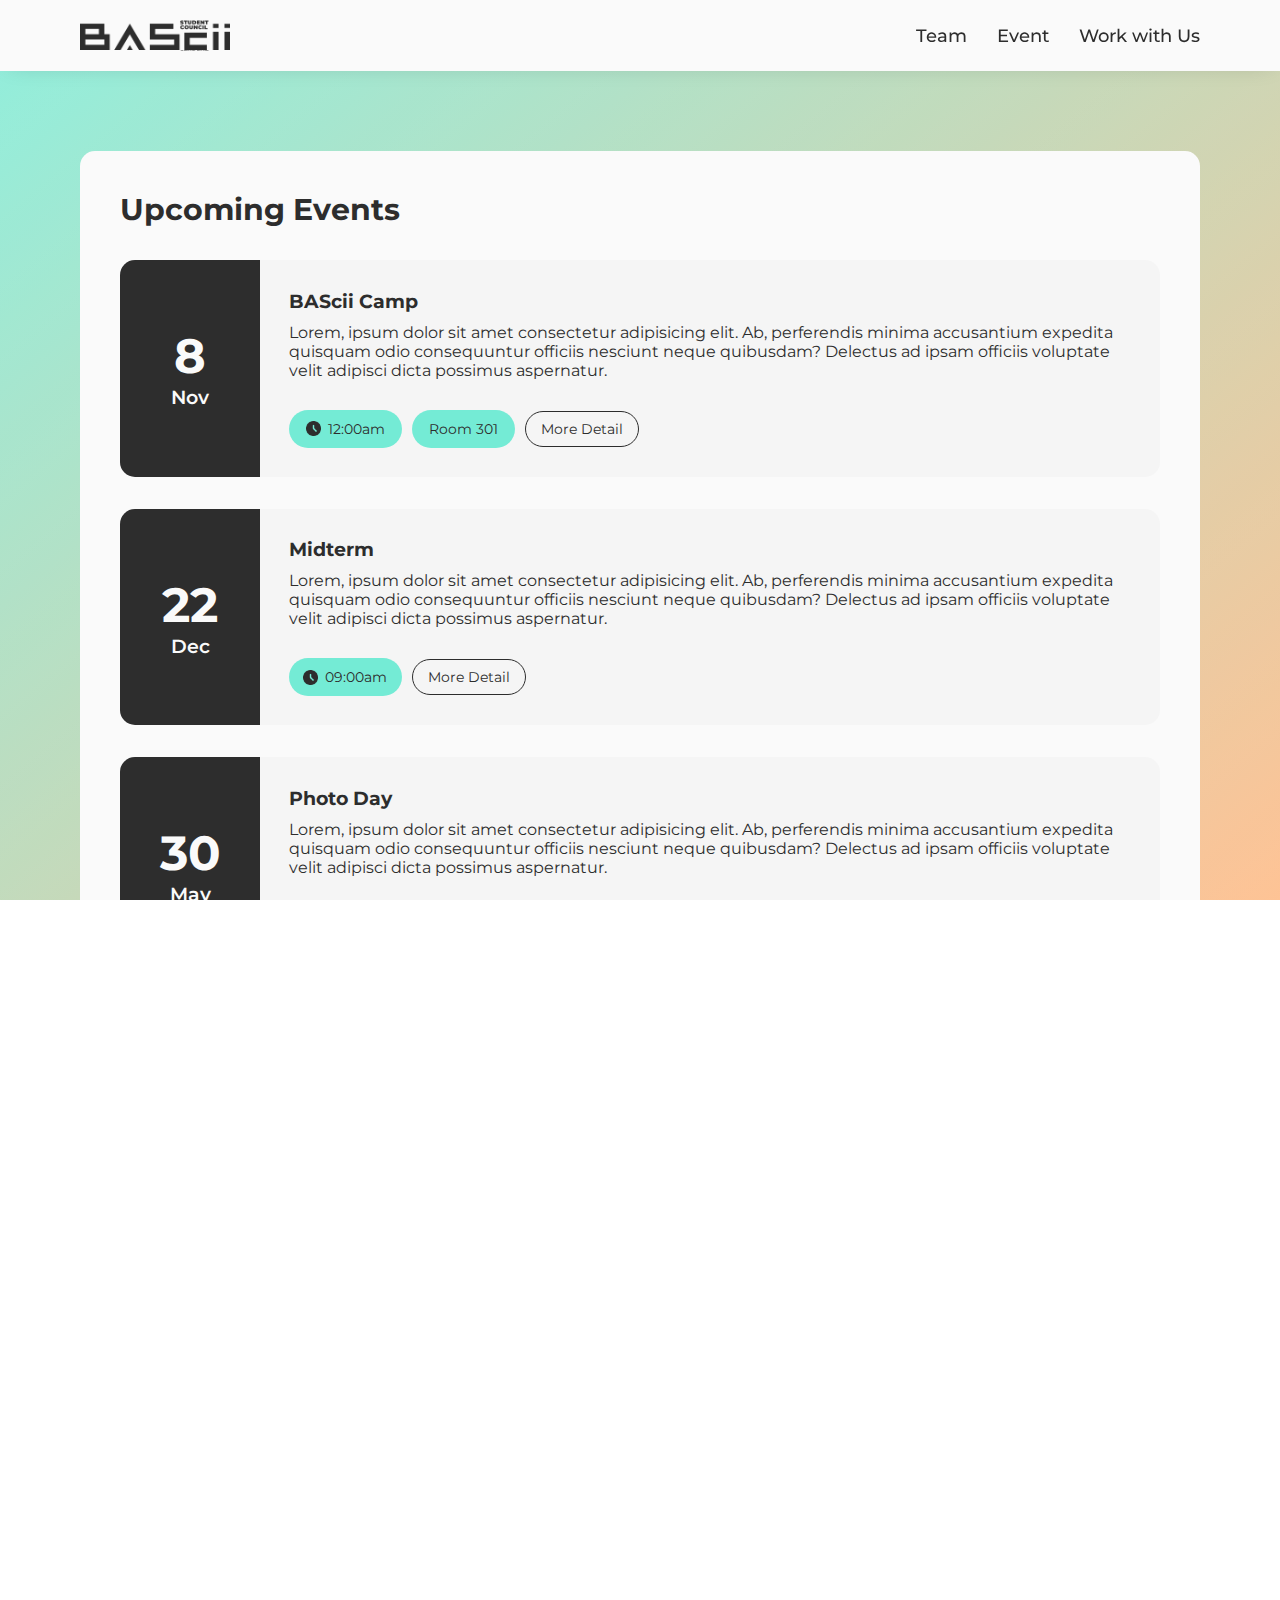
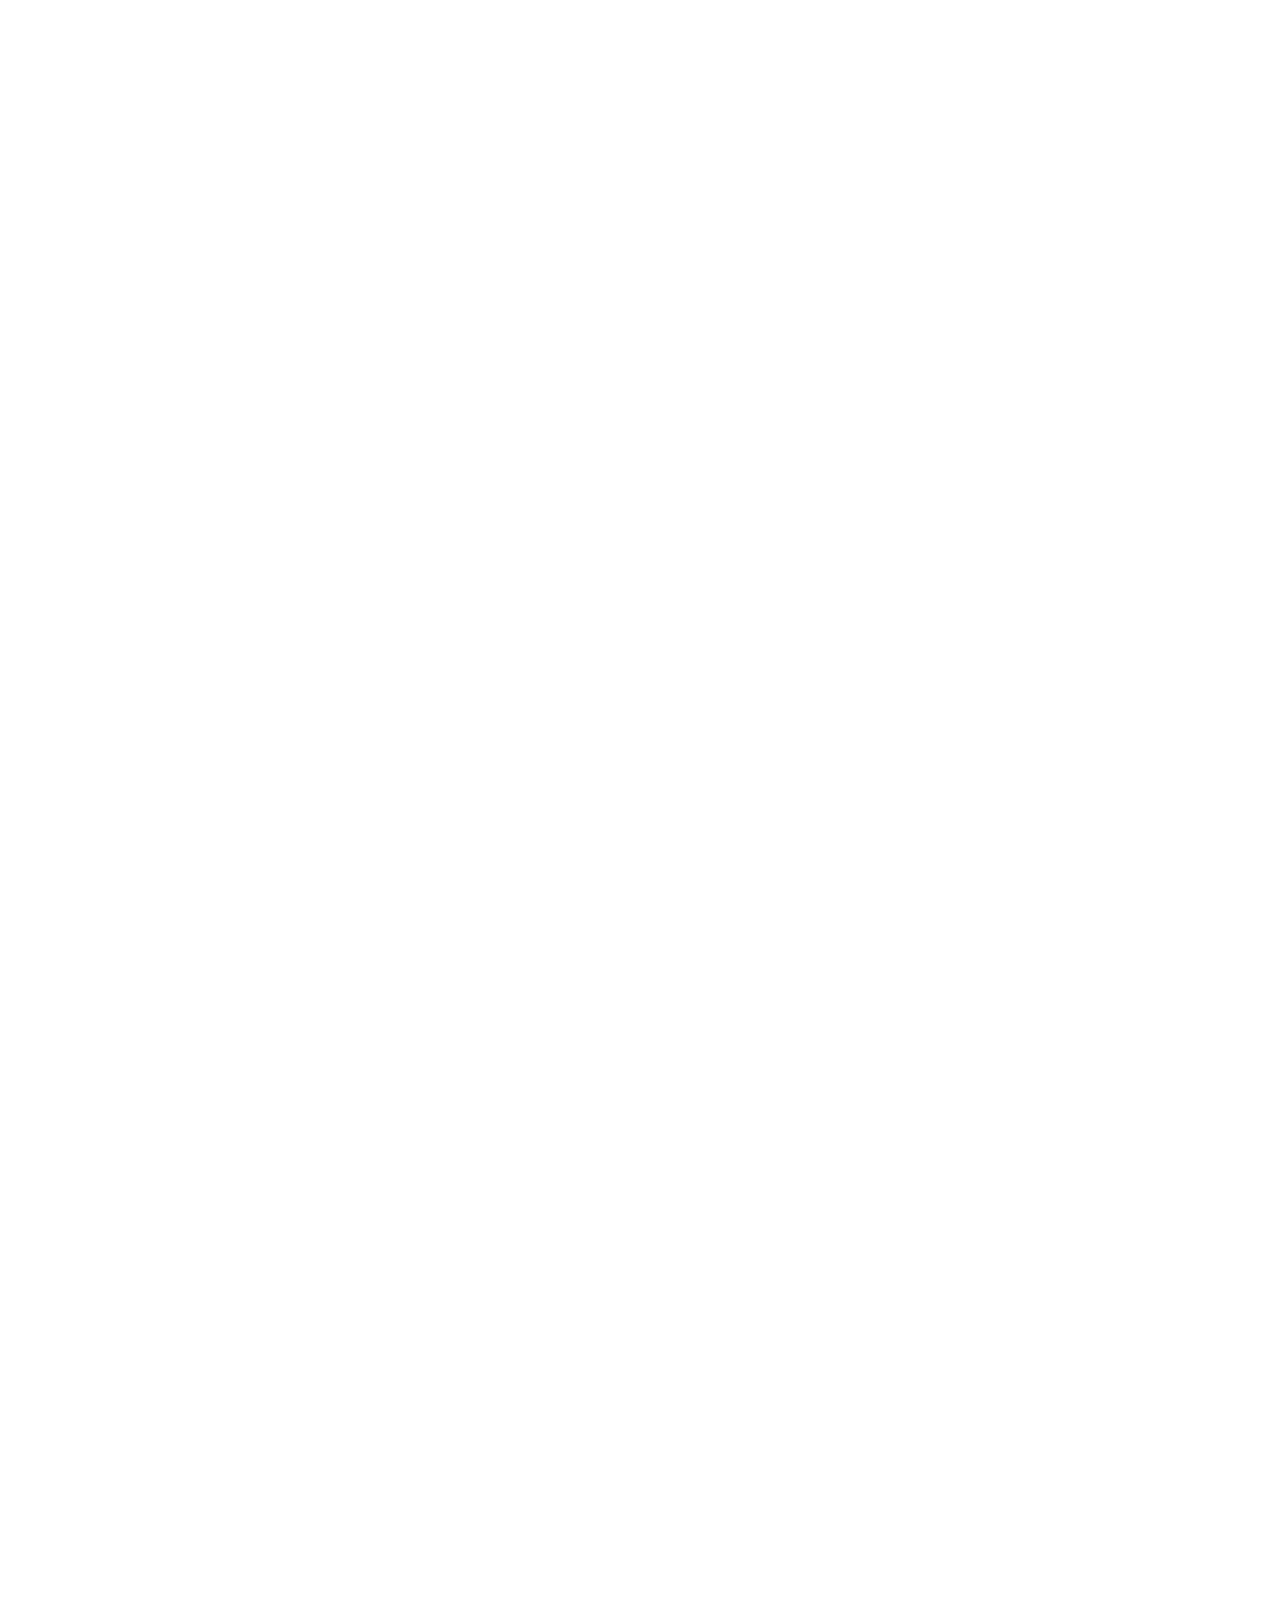
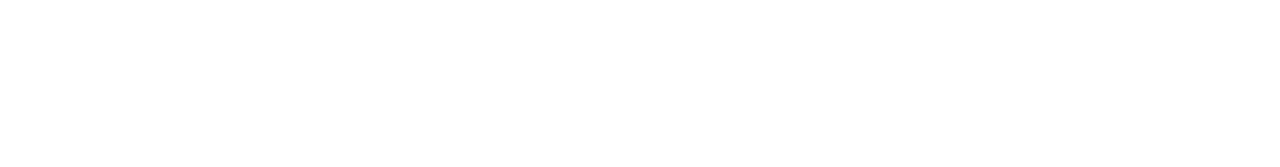
==== commit c63d1b04: "default and index responsive adjustment" ====
--- a/event.html
+++ b/event.html
@@ -214,8 +214,8 @@
             </div>
         </div>
     </section>
-    <footer class="fade-in">
-        <div class="footer-container">
+    <footer class="event-footer">
+        <div class="footer-container fade-in">
             <div class="left-footer-container">
                 <img src="./resourse/img/logo-nav.png" alt="ScII Student Council Logo">
                 <p class="official-name">ScII Student Council | School of Integrated Innovation.</p>
@@ -223,13 +223,11 @@
                 <p class="footer-credit">Website created by BAScii 003 Nathan Saiyasak</p>
             </div>
             <div class="right-footer-container">
-                <div class="email-footer">
-                    <div class="email-icon">
-                        <img src="./resourse/img/email-icon-black.png" alt="Email icon">
-                    </div>
-                    <p class="gmail">basciistudentcouncil.official@gmail.com</p>
-                </div>
-                <div class="social-link-footer">
+                <div class="right-footer-container-box">
+                    <div class="email-footer col-span-2">
+                        <img class="email-icon" src="./resourse/img/email-icon-black.png" alt="Email icon">
+                        <p class="gmail">basciistudentcouncil.official@gmail.com</p>
+                    </div>
                     <div class="footer-ig">
                         <img src="./resourse/img/instagram-icon-black.png" alt="Instagram icon">
                         <p class="ig-account">@basciiscofficial</p>
--- a/resourse/style.css
+++ b/resourse/style.css
@@ -15,10 +15,6 @@
     width: 100%;
     height: 100%;
     overflow-x: hidden;
-    animation: initial-opacity 1s ease;
-}
-
-body {
     font-family: Montserrat, Arial, Helvetica;
     color: #2D2D2D;
     background: linear-gradient(0deg, rgba(255, 255, 255, 0.2), rgba(255, 255, 255, 0.2)), linear-gradient(140.57deg, #74EBD5 0%, #FEB47B 100.01%);
@@ -34,6 +30,7 @@
 .event {
     position: relative;
     top: 71px;
+    animation: initial-opacity 1s ease;
 }
 
 /* -------- Nav Set-up -------- */
@@ -44,6 +41,7 @@
     left: 0;
     width: 100%;
     z-index: 99;
+    animation: initial-opacity 1s ease;
 }
 
 .nav-container {
@@ -99,6 +97,11 @@
 /* -------- Nav Mobile -------- */
 
 .mobile-nav {
+    position: fixed;
+    top: 0;
+    left: 0;
+    width: 100%;
+    z-index: 99;
     background-color: #fafafa;
     height: 65px;
     display: none;
@@ -112,12 +115,12 @@
     display: flex;
     justify-content: center;
     align-items: center;
-    background: url('./img/logo-main-horizontal.png');
+    background: url('./img/logo-nav-black.png');
     background-size: cover;
     position: absolute;
     right: 25px;
     top: 18px;
-    width: 120px;
+    width: 150px;
     height: 30.5px;
 }
 
@@ -223,20 +226,22 @@
 
 .hero {
     z-index: 98;
-    padding: 40px 40px 40px;
+    padding: 40px;
     animation: initial-opacity 2s ease;
 }
 
 .hero-container {
     display: flex;
     flex-direction: column;
-    justify-content: space-between;
+    justify-content: center;
     align-items: center;
     gap: 40px;
     background: url('./img/background-train.png');
-    background-size: 100%;
+    background-size: cover;
+    background-repeat: no-repeat;
     border-radius: 20px;
     padding: 5.73vw;
+    min-height: 450px;
 }
 
 .btn {
@@ -270,9 +275,7 @@
 }
 
 .greeting > h1 {
-    position: relative;
-    display: inline;
-    font-size: 16vmin;
+    font-size: 15vmin;
     color: #fafafa;
     
 
@@ -337,6 +340,12 @@
     width: 100%;
 }
 
+.list-box-left:hover,
+.list-box-right:hover {
+    background-color: #FAFAFA30;
+    transition: 10s;
+}
+
 .list-box-left > p,
 .list-box-right > p {
     color: #2d2d2d;
@@ -383,9 +392,9 @@
 
 /* -------- Upcoming Event Set-up -------- */
 
-.upcoming-event {
-    padding: 40px;
-    background-color: #fafafa;
+.upcoming-event-container {
+    padding: 40px 40px 5px;
+    background: #fafafa50;
 }
 
 .upcoming-event-container > h2 {
@@ -410,7 +419,7 @@
 }
 
 .event-index > .event-left {
-    background-color: #FEB47B;
+    background-color: #2d2d2d;
     min-width: 140px;
     display: flex;
     align-items: center;
@@ -445,6 +454,7 @@
 .event-bottom {
     font-size: .875rem;
     display: flex;
+    flex-wrap: wrap;
     align-items: center;
     gap: 10px;
     margin-top: 30px;
@@ -499,21 +509,25 @@
 /* -------- Footer Set-up -------- */
 
 footer {
-    padding: 80px 60px;
+    padding: 10px 40px 40px;
+}
+
+.index-footer {
+    background-color: #fafafa50;
+}
+
+.footer-container {
+    display: grid;
+    grid-template-columns: 2fr 1fr;
+    color: #fafafa;
     background-color: #2D2D2D;
-}
-
-.footer-container {
-    display: flex;
-    justify-content: space-between;
-    align-items: center;
-    gap: 20px;
-    color: #fafafa;
+    border-radius: 15px;
 }
 
 .left-footer-container {
     display: flex;
     flex-direction: column;
+    padding: 50px;
 }
 
 .left-footer-container > img {
@@ -543,11 +557,23 @@
 
 .right-footer-container {
     display: flex;
+    align-items: center;
+    background-color: #fafafa;
+    border: 3px solid #2d2d2d;
+    padding: 50px;
+    border-radius: 15px;
+
+}
+
+.right-footer-container-box {
+    display: grid;
+    justify-content: center;
     gap: 10px;
-    align-items: flex-end;
-    flex-direction: column;
-    margin: 1vw 5vw 1vw 0.8vw;
-
+    grid-template-columns: repeat(2, 1fr);
+}
+
+.col-span-2 {
+    grid-column: 1 / span 2;
 }
 
 .email-footer {
@@ -555,13 +581,14 @@
     justify-content: center;
     align-items: center;
     gap: 10px;
-    background-color: #fafafa;
-    color: #2d2d2d;
+    background-color: #edecec;
+    color: #2d2d2d;
+    font-weight: 500;
     padding: 10px 15px;
-    border-radius: 15px;
-}
-
-.email-footer > .email-icon > img {
+    border-radius: 20px;
+}
+
+.email-footer > .email-icon {
     width: 25px;
 }
 
@@ -580,9 +607,9 @@
     gap: 10px;
     justify-content: center;
     align-items: center;
-    background-color: #fafafa;
+    background-color: #edecec;
     padding: 10px 15px;
-    border-radius: 15px;
+    border-radius: 20px;
     color: #2d2d2d;
 }
 
@@ -602,9 +629,9 @@
     gap: 10px;
     justify-content: center;
     align-items: center;
-    background-color: #fafafa;
+    background-color: #edecec;
     padding: 10px 20px;
-    border-radius: 15px;
+    border-radius: 20px;
     color: #2d2d2d;
 }
 
@@ -630,16 +657,15 @@
 }
 
 .dept-boxes-container {
-    width: 100%;
     display: flex;
     flex-direction: column;
     justify-content: flex-start;
     align-items: center;
+    color: #2d2d2d;
 }
 
 .dept-boxes-container > h1 {
     font-size: 3rem;
-    color: #2d2d2d;
     margin-bottom: 50px;
 }
 
@@ -649,7 +675,53 @@
     flex-direction: column;
     background-color: #FAFAFA50;
     padding: 40px;
-    border-radius: 15px;
+    border-radius: 15px
+}
+
+/*  Card Adjustment  */
+
+.card-container {
+    display: flex;
+    flex-direction: column;
+    align-items: center;
+    gap: 10px;
+}
+
+.card-profile {
+    width: 220px;
+    height: 220px;
+}
+
+.card-profile > img{
+    width: 100%;
+    height: 100%;
+    overflow: hidden;
+    border-radius: 15px;
+}
+
+.card-info {
+    display: flex;
+    flex-direction: column;
+    gap: 5px;
+    align-items: center;
+    width: 100%;
+    padding: 10px;
+    border-radius: 15px;
+}
+
+.dept-name {
+    font-size: 1.25rem;
+    font-weight: 600;
+}
+
+.dept-title {
+    font-size: 1.125rem;
+    font-weight: 600;
+}
+
+.nickname {
+    font-size: 1rem;
+    font-weight: 500;
 }
 
 /*  Area Adjustment  */
@@ -663,202 +735,10 @@
     display: grid;
     gap: 25px;
     grid-template-columns: repeat(4, 1fr);
+    margin: 0 auto;
     animation: initial-slideUp 0.75s ease-out;
 }
 
-/*  z-index Adjustment  */
-
-.card-1 {
-    z-index: 85;
-}
-
-.card-2 {
-    z-index: 84;
-}
-.card-3 {
-    z-index: 83;
-}
-.card-4 {
-    z-index: 82;
-}
-.card-5 {
-    z-index: 81;
-}
-
-.card-6 {
-    z-index: 80;
-}
-
-.card-7 {
-    z-index: 79;
-}
-
-.card-8 {
-    z-index: 78;
-}
-
-.card-9 {
-    z-index: 77;
-}
-
-.card-10 {
-    z-index: 76;
-}
-
-.card-11 {
-    z-index: 75;
-}
-
-.card-12 {
-    z-index: 74;
-}
-
-.card-13 {
-    z-index: 73;
-}
-
-.card-14 {
-    z-index: 72;
-}
-
-/*  ---  */
-
-.card-container {
-    position: relative;
-    width: 100%;
-    height: 285px;
-    min-width: 250px;
-    max-width: 300px;
-}
-
-.card {
-    width: 100%;
-    height: 100%;
-}
-
-.card-profile-1 {
-    position: relative;
-    background: url('./img/ohm-profile.jpg');
-    background-size: cover;
-    background-position: center;
-    border-radius: 15px 15px 0 0;
-    z-index: 95;
-    width: 100%;
-    height: 200px;
-
-}
-
-.card > .content {
-    height: 85px;
-    border-radius: 0 0 15px 15px;
-    display: flex;
-    justify-content: flex-start;
-    justify-items: center;
-    flex-direction: column;
-    color: #2d2d2d;
-    z-index: 97;
-    overflow: hidden;
-    transition: 750ms ease;
-}
-
-.card > .content > .visible {
-    padding: 15px;
-    background-color: #fafafa;
-    position: relative;
-    z-index: 97;
-    border-radius: 0 0 15px 15px;
-    transition: 750ms ease;
-}
-
-.card > .content > .visible > h3 {
-    font-size: 17px;
-    text-align: center;
-    margin-bottom: 5px;
-}
-
-.card > .content > .visible > .dept-title {
-    font-size: 18px;
-    text-align: center;
-    font-weight: 500;
-}
-
-.card > .content > .hidden {
-    padding: 5px 20px 20px;
-    background-color: #f0f0f0;
-    border-radius: 0 0 15px 15px;
-    transform: translateY(-100%);
-    transition: 750ms ease;
-    position: relative;
-    z-index: 96;
-
-}
-
-.card > .content:hover {
-    height: 353px;
-}
-
-.card > .content:hover > .visible {
-    border-radius: 0;
-}
-
-.card > .content:hover > .hidden {
-    transform: translateY(0);
-}
-
-.hidden > p {
-    overflow-wrap: break-word;
-    font-size: 0.9rem;
-    font-weight: 500;
-    margin-bottom: 5px;
-}
-
-.bold {
-    font-weight: 700;
-}
-
-/*  Special Adjustment  */
-
-.card-4 > .card > .content > .visible > h3 {
-    font-size: 16px;
-}
-
-.card-8 > .card > .content > .visible > h3 {
-    font-size: 15.5px;
-}
-
-.card-10 > .card > .content > .visible > h3 {
-    font-size: 15px;
-}
-
-.card-12 > .card > .content > .visible > h3 {
-    font-size: 15px;
-}
-
-.card-13 > .card > .content > .visible > h3 {
-    font-size: 15px;
-}
-
-.card-14 > .card > .content > .visible > h3 {
-    font-size: 14px;
-}
-
-.card-8 > .card > .content > .visible > .dept-title {
-    font-size: 16px;
-}
-
-.card-10 > .card > .content > .visible > .dept-title {
-    font-size: 16px;
-}
-
-.card-9 > .card > .content > .visible > .dept-title {
-    font-size: 14px;
-    font-weight: 600;
-}
-
-.card-11 > .card > .content > .visible > .dept-title {
-    font-size: 14px;
-    font-weight: 600;
-}
 
 /* --------------------------------------------------------------- */
 /* ----------- Event Page -------------- */
@@ -945,7 +825,8 @@
     color: #2d2d2d;
     font-weight: 700;
 
-    background-image: linear-gradient(-225deg, #FEB47B 100%, #ACB6E5 29%, #FF7E5F 67%,  #74EBD5 0%);
+    /*
+    background-image: linear-gradient(-225deg, #FF7E5F 100%, #ACB6E5 29%, #FF7E5F 67%,  #74EBD5 0%);
     background-size: auto auto;
     background-clip: border-box;
     background-size: 100% auto;
@@ -960,6 +841,7 @@
     animation-iteration-count: infinite;
 
     animation: initial-slideUp 1s ease;
+    */
 }
 
 /* Line Break */
@@ -975,6 +857,13 @@
     display: flex;
     justify-content: flex-end;
     gap: 7px;
+}
+
+.section-break-container-3 {
+    padding: 20px 0;
+    display: flex;
+    gap: 7px;
+    background-color: #fafafa50;
 }
 
 .section-break-line-1 {
@@ -1086,3 +975,146 @@
     opacity: 1;
     transform: translateY(0);
 }
+
+/* -------- Resposive Adjustment ---------- */
+
+@media only screen and (max-width: 882px) {
+/*-----Default-----*/
+    .footer-container {
+        display: flex;
+        flex-direction: column;
+    }
+    .right-footer-container {
+        border: 3px solid #2d2d2d;
+        border-radius: 15px;
+    
+    }
+    .right-footer-container-box {
+        display: flex;
+        flex-wrap: wrap;
+        justify-content: flex-start;
+    }
+}
+
+@media only screen and (max-width: 786px) {
+/*-----Default-----*/
+
+/*-----Index-----*/
+    .list-box-container {
+        flex-wrap: wrap;
+    }
+}
+
+@media only screen and (max-width: 712px) {
+/*-----Default-----*/
+
+}
+
+@media only screen and (max-width: 670px) {
+/*-----Default-----*/
+    nav {
+        display: none;
+    }
+    .mobile-nav {
+        display: block;
+        animation: initial-opacity 1s ease;
+    }
+
+/*-----Index-----*/
+    .event-index {
+        flex-direction: column;
+    }
+    .event-index > .event-left {
+        min-width: 0px;
+        padding: 20px 0;
+        border-radius: 15px 15px 0 0;
+    }
+}
+
+@media only screen and (max-width: 550px) {
+/*-----Default-----*/
+    .right-footer-container {
+        padding: 20px;
+        justify-content: center;
+    
+    }
+    .right-footer-container-box {
+        transform: scale(0.8);
+    }
+}
+
+@media only screen and (max-width: 517px) {
+/*-----Default-----*/
+
+
+/*-----Index-----*/
+    .event-bottom {
+        transform: scale(80%, 80%);
+        transform-origin: left;
+    }
+
+    .cloud-bg {
+        display: none;
+    }
+}
+
+@media only screen and (max-width: 414px) {
+/*-----Default-----*/
+    .topic-title {
+        font-size: 1.625rem;
+    }
+
+    footer {
+        padding: 10px 30px 40px;
+    }
+    .right-footer-container {
+        padding: 15px;
+    
+    }
+    .right-footer-container-box {
+        transform: scale(0.67);
+    }
+
+/*-----Index-----*/
+    .hero {
+        padding: 30px;
+    }
+    .hero-container {
+        min-height: 350px;
+    }
+    .button{
+        font-size: 0.625rem;
+    }
+
+    .who-are-we {
+        padding: 30px;
+    }
+    .who-are-we-container {
+        padding: 30px;
+    }
+    .who-are-we-container > p {
+        font-size: 0.875rem;
+    }
+
+    .list-box-container {
+        padding: 0 30px;
+    }
+    .list-box-left,
+    .list-box-right {
+        padding: 40px;
+        gap: 35px;
+    }
+    .list-box-left > p,
+    .list-box-right > p {
+        font-size: 1.625rem;
+    }
+    .list-box-explore > a {
+        font-size: 0.875rem;
+        padding: 8px 25px;
+    }
+
+    .upcoming-event-container {
+        padding: 40px 30px 5px;
+    }
+
+}